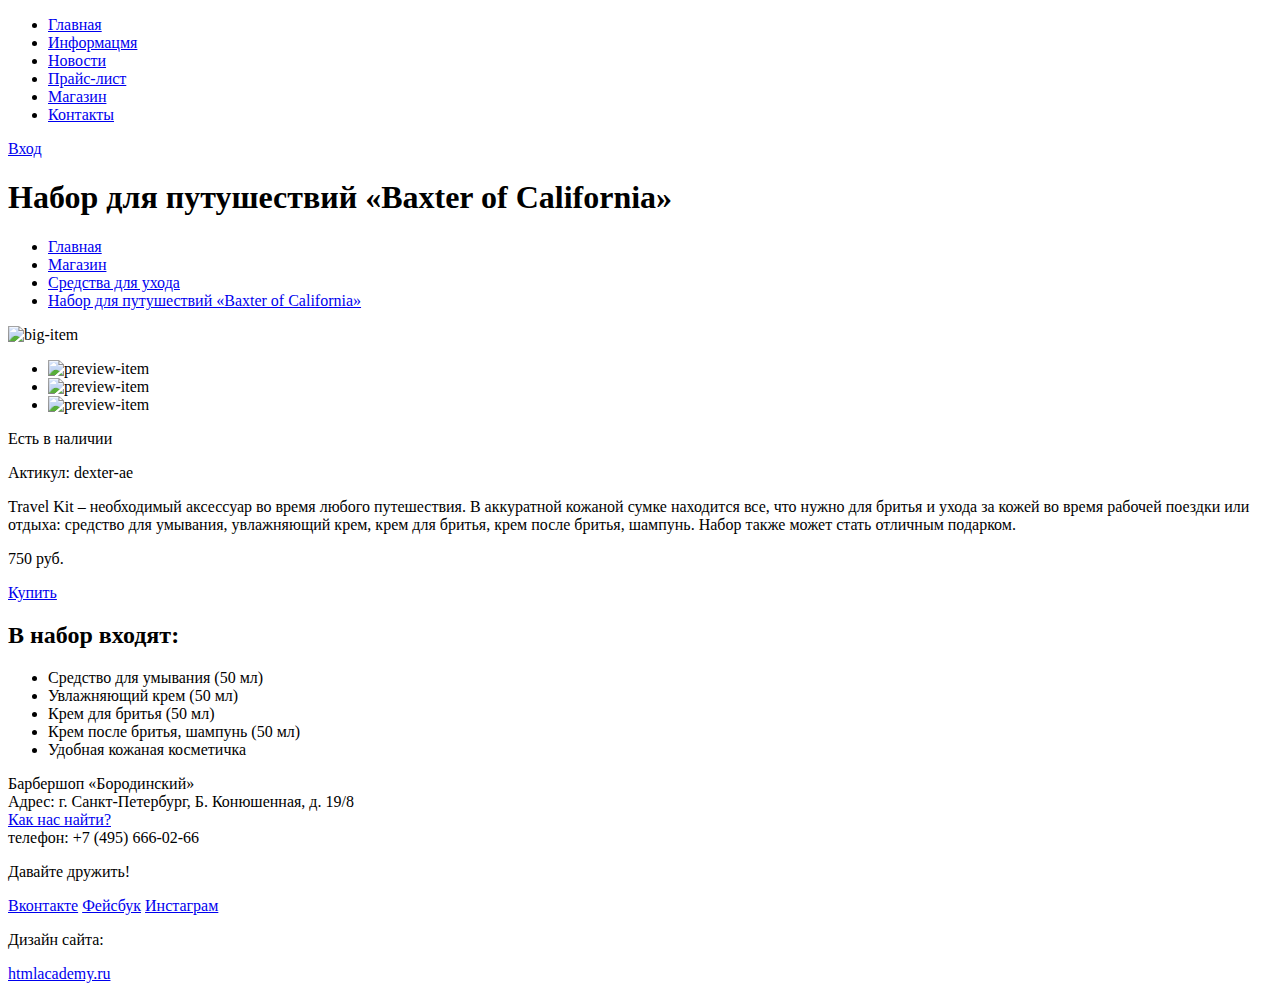
==== pages/catalog-item.html @ f2aa656d "поздно вспомнил о git" ====
<!DOCTYPE html>
<html>

<head>
    <meta charset="utf-8">
    <title>Набор для путушествий &laquo;Baxter of Californiа&raquo;</title>
</head>

<body>
<!--  хэдэр    -->
    <header class="main-header">
        <div class="conteiner clearfix">
            <nav class="main-navigation">
                <ul>
                    <li>
                        <a href="../index.html">Главная</a>
                    </li>
                    <li>
                        <a href="#">Информацмя</a>
                    </li>
                    <li>
                        <a href="#">Новости</a>
                    </li>
                    <li>
                        <a href="#">Прайс-лист</a>
                    </li>
                    <li>
                        <a href="catalog.html">Магазин</a>
                    </li>
                    <li>
                        <a href="#">Контакты</a>
                    </li>
                </ul>
            </nav>
            <div class="user-block">
                <a href="#" class="login">Вход</a>
            </div>
        </div>
    </header>
<!--    основной блок   -->
    <main class="container">
        <h1>Набор для путушествий &laquo;Baxter of Californiа&raquo;</h1>
<!--    крошки    -->
        <nav class="breadcrumbs">
            <ul>
                <li>
                    <a href="index.html">Главная</a>
                </li>
                <li>
                    <a href="#">Магазин</a>
                </li>
                <li>
                    <a href="#">Средства для ухода</a>
                </li>
                <li class="current-section">
                    <a href="index.html">Набор для путушествий &laquo;Baxter of Californiа&raquo;</a>
                </li>
            </ul>
        </nav>
<!--   обертка товара с изображением и описанием     -->
        <div class="item-wrapper clearfix">
<!--   блок изображений       -->
            <div class="item-images clearfix">
                <div class="item-big-image">
                    <img src="http://placehold.it/150x100" alt="big-item">
                </div>
                <div class="item-preview-images clearfix">
                    <ul>
                        <li>
                            <img src="http://placehold.it/150x100" alt="preview-item">
                        </li>
                        <li>
                            <img src="http://placehold.it/150x100" alt="preview-item">
                        </li>
                        <li>
                            <img src="http://placehold.it/150x100" alt="preview-item">
                        </li>
                    </ul>
                </div>
            </div>
<!--    блок с описанием        -->
<!--    что лучше clearfix или overflow hidden?       -->
            <div class="item-description clearfix">
                <p>Есть в наличии</p>
                <p class="item-article">Актикул: dexter-ae</p>
                <p>Travel Kit – необходимый аксессуар во время любого путешествия. В аккуратной кожаной сумке находится все, что нужно для бритья и ухода за кожей во время рабочей поездки или отдыха: средство для умывания, увлажняющий крем, крем для бритья, крем после бритья, шампунь. Набор также может стать отличным подарком.</p>
<!--        не знаю как лучше сделать цену с кнопкой - отдельным блоком или позиционировать все отдельно?        -->
                <p class="product-price">750 руб.</p>
                <a href="#" class="btn buy-accept">Купить</a>
<!--        блок с набором оставить в общем блоке или вынести с классом        -->
                <h2>В набор входят:</h2>
                <ul>
                    <li>Средство для умывания (50 мл)</li>
                    <li>Увлажняющий крем (50 мл)</li>
                    <li>Крем для бритья (50 мл)</li>
                    <li>Крем после бритья, шампунь (50 мл)</li>
                    <li>Удобная кожаная косметичка</li>
                </ul>
            </div>
        </div>
    </main>
<!--   подвал    -->
    <footer class="main-footer">
        <div class="container clearfix">
            <section class="footer-contacts">
                Барбершоп «Бородинский»
                <br>Адрес: г. Санкт-Петербург, Б. Конюшенная, д. 19/8
                <br>
                <a href="#">Как нас найти?</a>
                <br>телефон: +7 (495) 666-02-66
            </section>
            <section class="footer-social">
                <p>Давайте дружить!</p>
                <a href="#" class="social-btn social-btn-vk">Вконтакте</a>
                <a href="#" class="social-btn social-btn-fb">Фейсбук</a>
                <a href="#" class="social-btn social-btn-inst">Инстаграм</a>
            </section>
            <section class="footer-copyright">
                <p>Дизайн сайта:</p>
                <a href="#" class="btn">htmlacademy.ru</a>
            </section>
        </div>
    </footer>
</body>

</html>
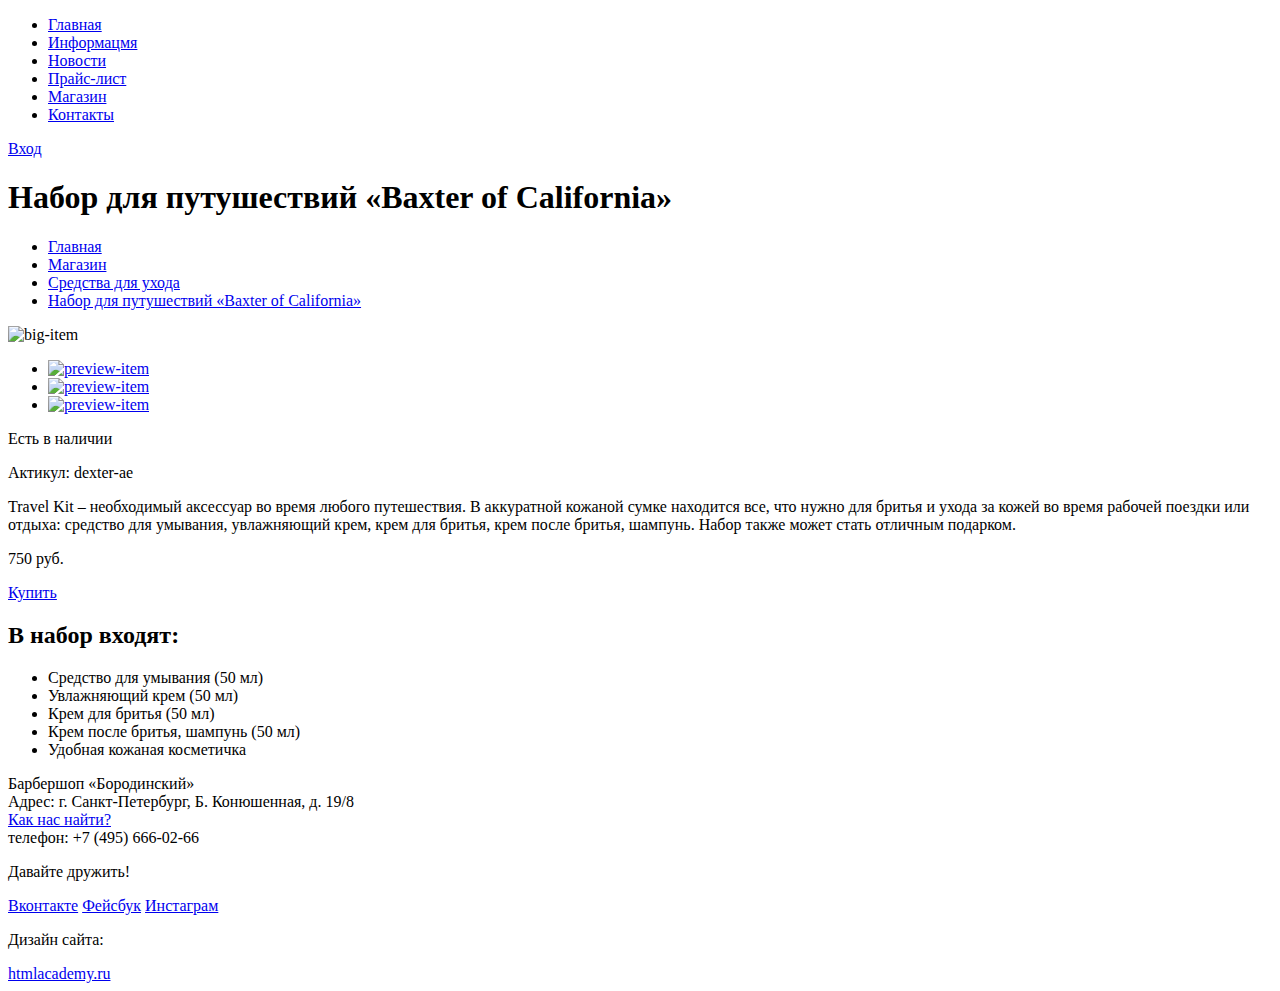
==== commit 5595eb79: "поправил catalog-item" ====
--- a/pages/catalog-item.html
+++ b/pages/catalog-item.html
@@ -1,126 +1,131 @@
 <!DOCTYPE html>
-<html>
+<html lang="ru">
+    <head>
+        <meta charset="utf-8">
+        <title>Набор для путушествий &laquo;Baxter of Californiа&raquo;</title>
+    </head>
 
-<head>
-    <meta charset="utf-8">
-    <title>Набор для путушествий &laquo;Baxter of Californiа&raquo;</title>
-</head>
-
-<body>
-<!--  хэдэр    -->
-    <header class="main-header">
-        <div class="conteiner clearfix">
-            <nav class="main-navigation">
+    <body>
+<!--  хэдэр  -->
+        <header class="main-header">
+            <div class="conteiner clearfix">
+                <nav class="main-navigation">
+                    <ul>
+                        <li>
+                            <a href="../index.html">Главная</a>
+                        </li>
+                        <li>
+                            <a href="#">Информацмя</a>
+                        </li>
+                        <li>
+                            <a href="#">Новости</a>
+                        </li>
+                        <li>
+                            <a href="#">Прайс-лист</a>
+                        </li>
+                        <li class="active">
+                            <a href="catalog.html">Магазин</a>
+                        </li>
+                        <li>
+                            <a href="#">Контакты</a>
+                        </li>
+                    </ul>
+                </nav>
+                <div class="user-block">
+                    <a href="#" class="login">Вход</a>
+                </div>
+            </div>
+        </header>
+<!--  основной блок  -->
+        <main class="container">
+            <h1>Набор для путушествий &laquo;Baxter of Californiа&raquo;</h1>
+<!--  крошки  -->
+            <nav class="breadcrumbs">
                 <ul>
                     <li>
-                        <a href="../index.html">Главная</a>
+                        <a href="index.html">Главная</a>
                     </li>
                     <li>
-                        <a href="#">Информацмя</a>
+                        <a href="#">Магазин</a>
                     </li>
                     <li>
-                        <a href="#">Новости</a>
+                        <a href="#">Средства для ухода</a>
                     </li>
-                    <li>
-                        <a href="#">Прайс-лист</a>
-                    </li>
-                    <li>
-                        <a href="catalog.html">Магазин</a>
-                    </li>
-                    <li>
-                        <a href="#">Контакты</a>
+                    <li class="current-section">
+                        <a href="index.html">Набор для путушествий &laquo;Baxter of Californiа&raquo;</a>
                     </li>
                 </ul>
             </nav>
-            <div class="user-block">
-                <a href="#" class="login">Вход</a>
-            </div>
-        </div>
-    </header>
-<!--    основной блок   -->
-    <main class="container">
-        <h1>Набор для путушествий &laquo;Baxter of Californiа&raquo;</h1>
-<!--    крошки    -->
-        <nav class="breadcrumbs">
-            <ul>
-                <li>
-                    <a href="index.html">Главная</a>
-                </li>
-                <li>
-                    <a href="#">Магазин</a>
-                </li>
-                <li>
-                    <a href="#">Средства для ухода</a>
-                </li>
-                <li class="current-section">
-                    <a href="index.html">Набор для путушествий &laquo;Baxter of Californiа&raquo;</a>
-                </li>
-            </ul>
-        </nav>
-<!--   обертка товара с изображением и описанием     -->
-        <div class="item-wrapper clearfix">
-<!--   блок изображений       -->
-            <div class="item-images clearfix">
-                <div class="item-big-image">
-                    <img src="http://placehold.it/150x100" alt="big-item">
+<!--   обертка товара с изображением и описанием  -->
+            <div class="item-wrapper clearfix">
+<!--  блок изображений
+    тут видимо скрипт какой-то будет, обернул сделал li>a>img  -->
+                <div class="item-images clearfix">
+                    <div class="item-big-image">
+                        <img src="http://placehold.it/150x100" alt="big-item">
+                    </div>
+                    <div class="item-preview-images clearfix">
+                        <ul>
+                            <li>
+                                <a href="#">
+                                     <img src="http://placehold.it/150x100" alt="preview-item">
+                                </a>
+                            </li>
+                            <li>
+                                 <a href="#">
+                                    <img src="http://placehold.it/150x100" alt="preview-item">
+                                </a>
+                            </li>
+                            <li> 
+                                <a href="#">
+                                    <img src="http://placehold.it/150x100" alt="preview-item">
+                                </a>
+                            </li>
+                        </ul>
+                    </div>
                 </div>
-                <div class="item-preview-images clearfix">
+<!--  блок с описанием  -->
+<!--  что лучше clearfix или overflow hidden?  -->
+                <div class="item-description clearfix">
+                    <p>Есть в наличии</p>
+                    <p class="item-article">Актикул: dexter-ae</p>
+                    <p>Travel Kit – необходимый аксессуар во время любого путешествия. В аккуратной кожаной сумке находится все, что нужно для бритья и ухода за кожей во время рабочей поездки или отдыха: средство для умывания, увлажняющий крем, крем для бритья, крем после бритья, шампунь. Набор также может стать отличным подарком.</p>
+<!--  не знаю как лучше сделать цену с кнопкой - отдельным блоком или позиционировать все отдельно?  -->
+                    <p class="product-price">750 руб.</p>
+                    <a href="#" class="btn buy-accept">Купить</a>
+<!--  блок с набором оставить в общем блоке или вынести с классом  -->
+                    <h2>В набор входят:</h2>
                     <ul>
-                        <li>
-                            <img src="http://placehold.it/150x100" alt="preview-item">
-                        </li>
-                        <li>
-                            <img src="http://placehold.it/150x100" alt="preview-item">
-                        </li>
-                        <li>
-                            <img src="http://placehold.it/150x100" alt="preview-item">
-                        </li>
+                        <li>Средство для умывания (50 мл)</li>
+                        <li>Увлажняющий крем (50 мл)</li>
+                        <li>Крем для бритья (50 мл)</li>
+                        <li>Крем после бритья, шампунь (50 мл)</li>
+                        <li>Удобная кожаная косметичка</li>
                     </ul>
                 </div>
             </div>
-<!--    блок с описанием        -->
-<!--    что лучше clearfix или overflow hidden?       -->
-            <div class="item-description clearfix">
-                <p>Есть в наличии</p>
-                <p class="item-article">Актикул: dexter-ae</p>
-                <p>Travel Kit – необходимый аксессуар во время любого путешествия. В аккуратной кожаной сумке находится все, что нужно для бритья и ухода за кожей во время рабочей поездки или отдыха: средство для умывания, увлажняющий крем, крем для бритья, крем после бритья, шампунь. Набор также может стать отличным подарком.</p>
-<!--        не знаю как лучше сделать цену с кнопкой - отдельным блоком или позиционировать все отдельно?        -->
-                <p class="product-price">750 руб.</p>
-                <a href="#" class="btn buy-accept">Купить</a>
-<!--        блок с набором оставить в общем блоке или вынести с классом        -->
-                <h2>В набор входят:</h2>
-                <ul>
-                    <li>Средство для умывания (50 мл)</li>
-                    <li>Увлажняющий крем (50 мл)</li>
-                    <li>Крем для бритья (50 мл)</li>
-                    <li>Крем после бритья, шампунь (50 мл)</li>
-                    <li>Удобная кожаная косметичка</li>
-                </ul>
+        </main>
+<!--  подвал  -->
+        <footer class="main-footer">
+            <div class="container clearfix">
+                <section class="footer-contacts">
+                    Барбершоп «Бородинский»
+                    <br>Адрес: г. Санкт-Петербург, Б. Конюшенная, д. 19/8
+                    <br>
+                    <a href="#">Как нас найти?</a>
+                    <br>телефон: +7 (495) 666-02-66
+                </section>
+                <section class="footer-social">
+                    <p>Давайте дружить!</p>
+                    <a href="#" class="social-btn social-btn-vk">Вконтакте</a>
+                    <a href="#" class="social-btn social-btn-fb">Фейсбук</a>
+                    <a href="#" class="social-btn social-btn-inst">Инстаграм</a>
+                </section>
+                <section class="footer-copyright">
+                    <p>Дизайн сайта:</p>
+                    <a href="#" class="btn">htmlacademy.ru</a>
+                </section>
             </div>
-        </div>
-    </main>
-<!--   подвал    -->
-    <footer class="main-footer">
-        <div class="container clearfix">
-            <section class="footer-contacts">
-                Барбершоп «Бородинский»
-                <br>Адрес: г. Санкт-Петербург, Б. Конюшенная, д. 19/8
-                <br>
-                <a href="#">Как нас найти?</a>
-                <br>телефон: +7 (495) 666-02-66
-            </section>
-            <section class="footer-social">
-                <p>Давайте дружить!</p>
-                <a href="#" class="social-btn social-btn-vk">Вконтакте</a>
-                <a href="#" class="social-btn social-btn-fb">Фейсбук</a>
-                <a href="#" class="social-btn social-btn-inst">Инстаграм</a>
-            </section>
-            <section class="footer-copyright">
-                <p>Дизайн сайта:</p>
-                <a href="#" class="btn">htmlacademy.ru</a>
-            </section>
-        </div>
-    </footer>
-</body>
-
+        </footer>
+    </body>
 </html>   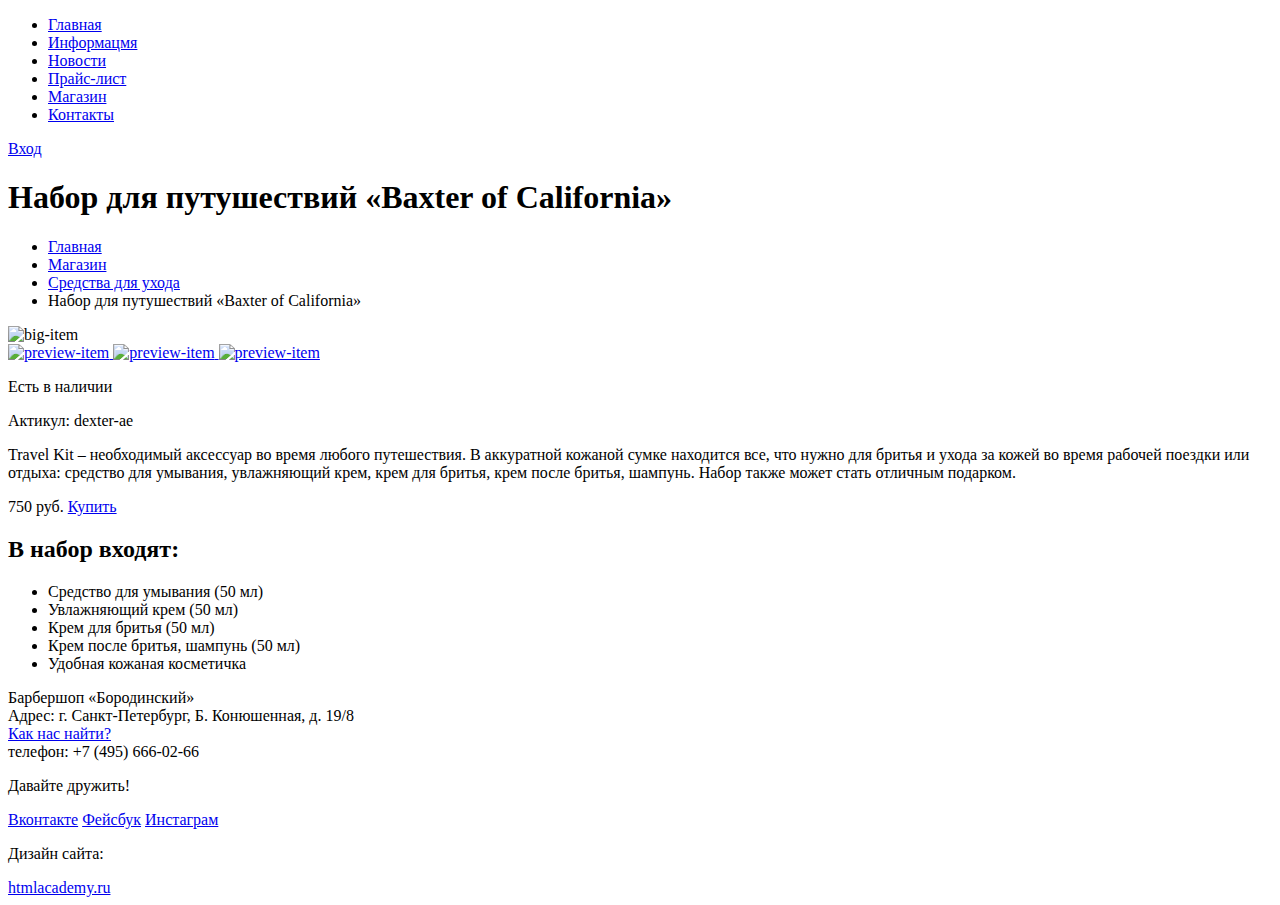
==== commit 34df40b7: "поправил блок с ценой и навигацию" ====
--- a/pages/catalog-item.html
+++ b/pages/catalog-item.html
@@ -8,7 +8,7 @@
     <body>
 <!--  хэдэр  -->
         <header class="main-header">
-            <div class="conteiner clearfix">
+            <div class="contаiner clearfix">
                 <nav class="main-navigation">
                     <ul>
                         <li>
@@ -37,7 +37,7 @@
             </div>
         </header>
 <!--  основной блок  -->
-        <main class="container">
+        <div class="container">
             <h1>Набор для путушествий &laquo;Baxter of Californiа&raquo;</h1>
 <!--  крошки  -->
             <nav class="breadcrumbs">
@@ -52,47 +52,38 @@
                         <a href="#">Средства для ухода</a>
                     </li>
                     <li class="current-section">
-                        <a href="index.html">Набор для путушествий &laquo;Baxter of Californiа&raquo;</a>
+                        Набор для путушествий &laquo;Baxter of Californiа&raquo;
                     </li>
                 </ul>
             </nav>
 <!--   обертка товара с изображением и описанием  -->
             <div class="item-wrapper clearfix">
-<!--  блок изображений
-    тут видимо скрипт какой-то будет, обернул сделал li>a>img  -->
+<!--  блок изображений  -->
                 <div class="item-images clearfix">
                     <div class="item-big-image">
                         <img src="http://placehold.it/150x100" alt="big-item">
                     </div>
                     <div class="item-preview-images clearfix">
-                        <ul>
-                            <li>
-                                <a href="#">
-                                     <img src="http://placehold.it/150x100" alt="preview-item">
-                                </a>
-                            </li>
-                            <li>
-                                 <a href="#">
-                                    <img src="http://placehold.it/150x100" alt="preview-item">
-                                </a>
-                            </li>
-                            <li> 
-                                <a href="#">
-                                    <img src="http://placehold.it/150x100" alt="preview-item">
-                                </a>
-                            </li>
-                        </ul>
+                        <a href="#">
+                            <img src="http://placehold.it/150x100" alt="preview-item">
+                        </a>
+                        <a href="#">
+                            <img src="http://placehold.it/150x100" alt="preview-item">
+                        </a>
+                        <a href="#">
+                            <img src="http://placehold.it/150x100" alt="preview-item">
+                        </a>
                     </div>
                 </div>
 <!--  блок с описанием  -->
-<!--  что лучше clearfix или overflow hidden?  -->
                 <div class="item-description clearfix">
                     <p>Есть в наличии</p>
                     <p class="item-article">Актикул: dexter-ae</p>
                     <p>Travel Kit – необходимый аксессуар во время любого путешествия. В аккуратной кожаной сумке находится все, что нужно для бритья и ухода за кожей во время рабочей поездки или отдыха: средство для умывания, увлажняющий крем, крем для бритья, крем после бритья, шампунь. Набор также может стать отличным подарком.</p>
-<!--  не знаю как лучше сделать цену с кнопкой - отдельным блоком или позиционировать все отдельно?  -->
-                    <p class="product-price">750 руб.</p>
-                    <a href="#" class="btn buy-accept">Купить</a>
+                    <span class="product-price">
+                        750 руб.
+                        <a href="#" class="btn buy-accept">Купить</a>
+                    </span>
 <!--  блок с набором оставить в общем блоке или вынести с классом  -->
                     <h2>В набор входят:</h2>
                     <ul>
@@ -104,7 +95,7 @@
                     </ul>
                 </div>
             </div>
-        </main>
+        </div>
 <!--  подвал  -->
         <footer class="main-footer">
             <div class="container clearfix">
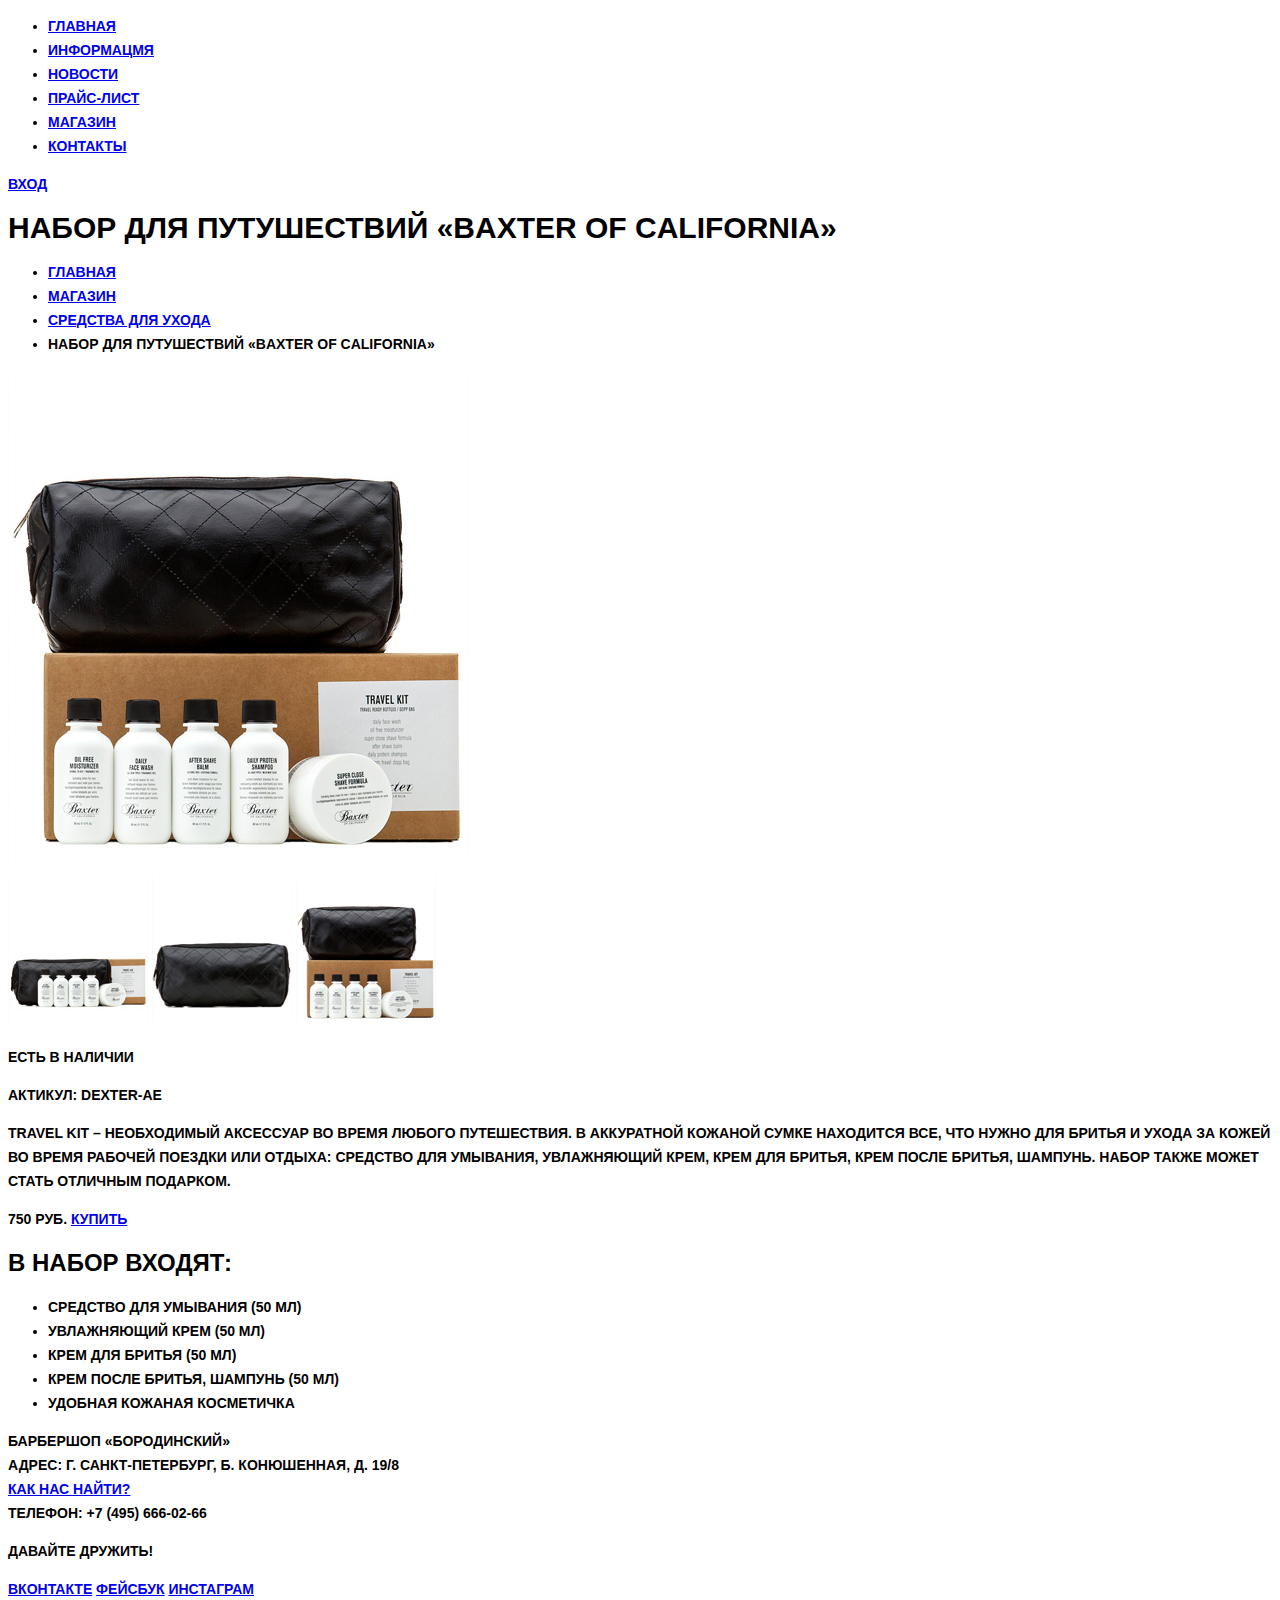
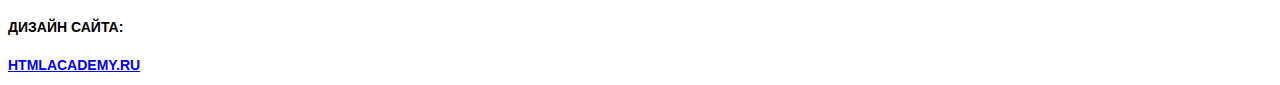
==== commit 21306176: "графика, текстовые стили" ====
--- a/pages/catalog-item.html
+++ b/pages/catalog-item.html
@@ -3,6 +3,7 @@
     <head>
         <meta charset="utf-8">
         <title>Набор для путушествий &laquo;Baxter of Californiа&raquo;</title>
+        <link rel="stylesheet" href="../css/style.css">
     </head>
 
     <body>
@@ -61,38 +62,35 @@
 <!--  блок изображений  -->
                 <div class="item-images clearfix">
                     <div class="item-big-image">
-                        <img src="http://placehold.it/150x100" alt="big-item">
+                        <img src="../img/item-big-image-correct.jpg" width="460" height="498" alt="big-item">
                     </div>
                     <div class="item-preview-images clearfix">
-                        <a href="#">
-                            <img src="http://placehold.it/150x100" alt="preview-item">
-                        </a>
-                        <a href="#">
-                            <img src="http://placehold.it/150x100" alt="preview-item">
-                        </a>
-                        <a href="#">
-                            <img src="http://placehold.it/150x100" alt="preview-item">
-                        </a>
+                        <a href="#"><img src="../img/preview-item-1.jpg" width="140" height="149" alt="preview-item"></a>
+                        <a href="#"><img src="../img/preview-item-2.jpg" width="140" height="149" alt="preview-item"></a>
+                        <a href="#"><img src="../img/preview-item-3.jpg" width="140" height="149" alt="preview-item"></a>
                     </div>
                 </div>
 <!--  блок с описанием  -->
                 <div class="item-description clearfix">
-                    <p>Есть в наличии</p>
-                    <p class="item-article">Актикул: dexter-ae</p>
-                    <p>Travel Kit – необходимый аксессуар во время любого путешествия. В аккуратной кожаной сумке находится все, что нужно для бритья и ухода за кожей во время рабочей поездки или отдыха: средство для умывания, увлажняющий крем, крем для бритья, крем после бритья, шампунь. Набор также может стать отличным подарком.</p>
-                    <span class="product-price">
-                        750 руб.
-                        <a href="#" class="btn buy-accept">Купить</a>
-                    </span>
-<!--  блок с набором оставить в общем блоке или вынести с классом  -->
-                    <h2>В набор входят:</h2>
-                    <ul>
-                        <li>Средство для умывания (50 мл)</li>
-                        <li>Увлажняющий крем (50 мл)</li>
-                        <li>Крем для бритья (50 мл)</li>
-                        <li>Крем после бритья, шампунь (50 мл)</li>
-                        <li>Удобная кожаная косметичка</li>
-                    </ul>
+                    <div class="item-description-detail"> 
+                        <p>Есть в наличии</p>
+                        <p class="item-article">Актикул: dexter-ae</p>
+                        <p>Travel Kit – необходимый аксессуар во время любого путешествия. В аккуратной кожаной сумке находится все, что нужно для бритья и ухода за кожей во время рабочей поездки или отдыха: средство для умывания, увлажняющий крем, крем для бритья, крем после бритья, шампунь. Набор также может стать отличным подарком.</p>
+                        <span class="product-price">
+                            750 руб.
+                            <a href="#" class="btn buy-accept">Купить</a>
+                        </span>
+                    </div>
+                    <div class="item-description-contents">  
+                        <h2>В набор входят:</h2>
+                        <ul>
+                            <li>Средство для умывания (50 мл)</li>
+                            <li>Увлажняющий крем (50 мл)</li>
+                            <li>Крем для бритья (50 мл)</li>
+                            <li>Крем после бритья, шампунь (50 мл)</li>
+                            <li>Удобная кожаная косметичка</li>
+                        </ul>
+                    </div>    
                 </div>
             </div>
         </div>
--- a/css/style.css
+++ b/css/style.css
@@ -0,0 +1,16 @@
+body {
+    font-family: "PT Sans Narrow", Arial, Helvetica, sans-serif;
+    font-size: 14px;
+    color: #000000;
+    font-weight: bold;
+    line-height: 24px;
+    text-transform: uppercase;
+}
+
+h1 {
+    font-size: 30px;
+}
+
+h2 {
+    font-size: 24px;
+}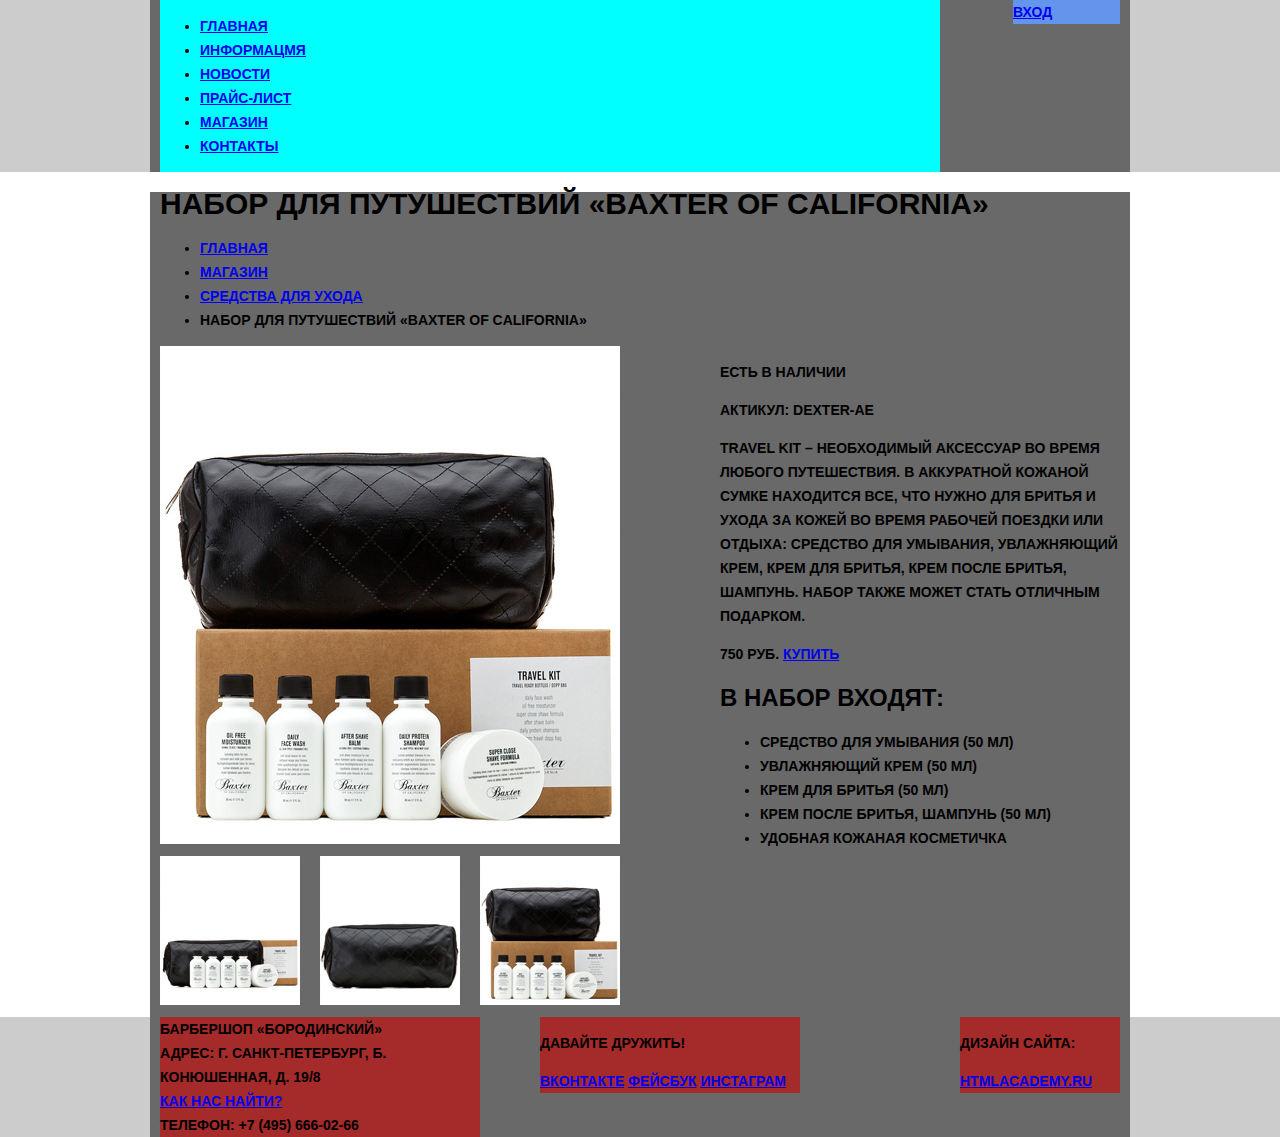
==== commit 30bbb50e: "русская с натворила бед)" ====
--- a/pages/catalog-item.html
+++ b/pages/catalog-item.html
@@ -9,7 +9,7 @@
     <body>
 <!--  хэдэр  -->
         <header class="main-header">
-            <div class="contаiner clearfix">
+            <div class="container clearfix">
                 <nav class="main-navigation">
                     <ul>
                         <li>
--- a/css/style.css
+++ b/css/style.css
@@ -1,4 +1,8 @@
 body {
+    min-width: 960px;
+    margin: 0;
+    padding: 0;
+    
     font-family: "PT Sans Narrow", Arial, Helvetica, sans-serif;
     font-size: 14px;
     color: #000000;
@@ -7,10 +11,187 @@
     text-transform: uppercase;
 }
 
+.clearfix:after {
+    content: '';
+    display: table;
+    clear: both;
+}
+
+.container {
+    width: 960px;
+    margin: 0 auto;
+    padding: 0 10px;
+    
+    background-color: dimgrey;
+}
+
 h1 {
     font-size: 30px;
 }
 
 h2 {
     font-size: 24px;
+}
+
+.main-header {
+    background-color: #cccccc;
+}
+
+.main-navigation {
+    float: left;
+    
+    width: 780px;
+    
+    background-color: aqua;
+}
+
+.user-block {
+    float: right;
+    
+    width: 107px;
+    max-width: 160px;
+    
+    background-color: cornflowerblue;
+}
+
+.logo {
+    width: 368px;
+    height: 162px;
+    margin: 0 auto;
+    
+    background-color: aquamarine;
+}
+
+.features-item {
+    float: left;
+    
+    width: 300px;
+    margin-right: 30px;
+    
+    background-color: darkturquoise;
+}
+
+.features-item:last-child {
+    margin-right: 0px
+}
+
+.index-content {
+    margin-bottom: 20px;
+    padding: 0 30px;
+}
+
+.content-column-left {
+    float: left;
+    
+    width: 380px;
+    
+    background-color: firebrick;
+}
+
+.content-column-right {
+    float: right;
+    
+    width: 300px;
+    
+    background-color: firebrick;
+}
+
+figure.gallery-content {
+    margin: 0;
+    padding: 0;
+}
+
+.big-map-image {
+    display: none;
+}
+
+/*каталог*/
+
+.catalog-search {
+    float: left;
+    
+    width: 220px;
+    
+    background-color: aqua;
+}
+
+.catalog-products {
+    float: right;
+    
+    width: 700px;
+    
+    font-size: 0;
+    
+    background-color: aqua;
+}
+
+.catalog-product {
+    display: inline-block;
+    vertical-align: top;
+    
+    width: 220px;
+    margin-right: 20px;
+    
+    font-size: 14px;
+}
+
+.catalog-product:nth-child(3n) {
+    margin-right: 0;
+}
+
+/*предмет каталога*/
+
+.item-images {
+    float: left;
+    
+    width: 460px;
+    
+    font-size: 0;
+}
+
+.item-description {
+    float: right;
+    
+    width: 400px;
+}
+.item-preview-images a {
+    display: inline-block;
+    vertical-align: top;
+    
+    margin-right: 20px;
+}
+
+.item-preview-images a:last-child {
+    margin-right: 0;
+}
+
+/*футер*/
+
+.main-footer {
+    background-color: #cccccc;
+}
+
+.footer-contacts {
+    float: left;
+    
+    width: 320px;
+    margin-right: 60px;
+    
+    background-color: brown;
+}
+
+.footer-social {
+    float: left;
+    
+    width: 260px;
+    
+    background-color: brown;
+}
+
+.footer-copyright {
+    float: right;
+    
+    width: 160px;
+    
+    background-color: brown;
 }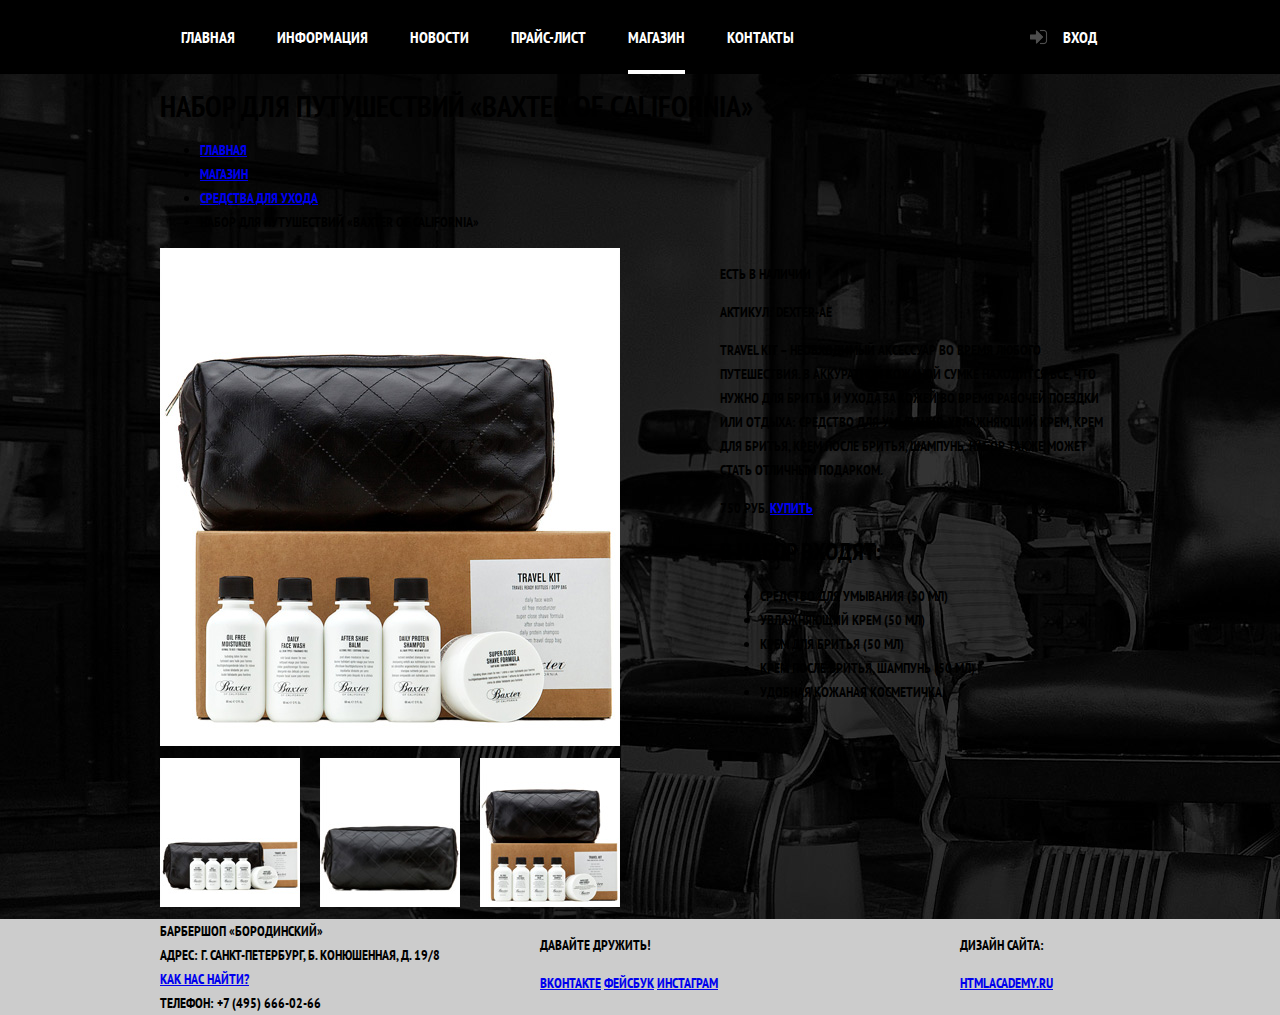
==== commit 5c883252: "header" ====
--- a/pages/catalog-item.html
+++ b/pages/catalog-item.html
@@ -3,6 +3,8 @@
     <head>
         <meta charset="utf-8">
         <title>Набор для путушествий &laquo;Baxter of Californiа&raquo;</title>
+        <link href='https://fonts.googleapis.com/css?family=PT+Sans+Narrow:400,700&subset=latin,cyrillic' rel='stylesheet' type='text/css'>
+        <link rel="stylesheet" href="../css/normalize.css">
         <link rel="stylesheet" href="../css/style.css">
     </head>
 
@@ -16,7 +18,7 @@
                             <a href="../index.html">Главная</a>
                         </li>
                         <li>
-                            <a href="#">Информацмя</a>
+                            <a href="#">Информация</a>
                         </li>
                         <li>
                             <a href="#">Новости</a>
--- a/css/style.css
+++ b/css/style.css
@@ -1,197 +1,250 @@
 body {
-    min-width: 960px;
-    margin: 0;
-    padding: 0;
-    
-    font-family: "PT Sans Narrow", Arial, Helvetica, sans-serif;
-    font-size: 14px;
-    color: #000000;
-    font-weight: bold;
-    line-height: 24px;
-    text-transform: uppercase;
+	min-width: 960px;
+	margin: 0;
+	padding: 0;
+	font-family: "PT Sans Narrow", Arial, Helvetica, sans-serif;
+	font-size: 14px;
+	color: #000000;
+	font-weight: bold;
+	line-height: 24px;
+	text-transform: uppercase;
+	background: #000000 url("../img/main-bg-image.jpg") no-repeat;
 }
 
 .clearfix:after {
-    content: '';
-    display: table;
-    clear: both;
+	content: " ";
+	display: table;
+	clear: both;
 }
 
 .container {
-    width: 960px;
-    margin: 0 auto;
-    padding: 0 10px;
-    
-    background-color: dimgrey;
+	width: 960px;
+	margin: 0 auto;
+	padding: 0 10px;
+	/*    background-color: dimgrey;*/
 }
 
 h1 {
-    font-size: 30px;
+	font-size: 30px;
 }
 
 h2 {
-    font-size: 24px;
+	font-size: 24px;
 }
 
 .main-header {
-    background-color: #cccccc;
+	background-color: #000000;
 }
 
 .main-navigation {
-    float: left;
-    
-    width: 780px;
-    
-    background-color: aqua;
+	float: left;
+	width: 780px;
+	font-size: 0;
+}
+
+.main-navigation a {
+	position: relative;
+	display: block;
+	padding: 29px 21px;
+	font-family: "PT Sans Narrow", Arial, Helvetica, sans-serif;
+	font-size: 16px;
+	color: #ffffff;
+	font-weight: bold;
+	line-height: 16px;
+	text-transform: uppercase;
+	text-decoration: none;
+}
+
+.main-navigation a:hover,
+.user-block a:hover {
+	background-color: #242424;
+}
+
+.main-navigation ul {
+	padding: 0;
+	margin: 0;
+}
+
+.main-navigation li {
+	display: inline-block;
+	vertical-align: top;
+	/*	margin-right: 20px;*/
 }
 
 .user-block {
-    float: right;
-    
-    width: 107px;
-    max-width: 160px;
-    
-    background-color: cornflowerblue;
+	float: right;
+	width: 107px;
+	max-width: 160px;
+	/*    background-color: cornflowerblue;*/
+}
+
+.user-block a::before {
+	position: absolute;
+	top: 39%;
+	left: 12%;
+	content: " ";
+	width: 24px;
+	height: 24px;
+	background: url("../img/barbershop-styleguide-icon-sprite.png") no-repeat 100% 0%;
+}
+
+.user-block a {
+	position: relative;
+	display: block;
+	padding: 29px 0px 29px 50px;
+	font-family: "PT Sans Narrow", Arial, Helvetica, sans-serif;
+	font-size: 16px;
+	color: #ffffff;
+	font-weight: bold;
+	line-height: 16px;
+	text-transform: uppercase;
+	text-decoration: none;
+}
+
+.user-block a:hover::before {
+	background: url("../img/barbershop-styleguide-icon-sprite.png") no-repeat 100% 100%;
+}
+
+.active a:after {
+	content: " ";
+	position: absolute;
+	bottom: 0;
+	left: 21px;
+	right: 21px;
+	height: 4px;
+	background-color: #ffffff;
+}
+
+.active a:hover {
+	background: none;
 }
 
 .logo {
-    width: 368px;
-    height: 162px;
-    margin: 0 auto;
-    
-    background-color: aquamarine;
+	width: 368px;
+	height: 162px;
+	margin: 0 auto;
+	/*    background-color: aquamarine;*/
 }
 
 .features-item {
-    float: left;
-    
-    width: 300px;
-    margin-right: 30px;
-    
-    background-color: darkturquoise;
+	float: left;
+	width: 300px;
+	margin-right: 30px;
+	/*    background-color: darkturquoise;*/
 }
 
 .features-item:last-child {
-    margin-right: 0px
+	margin-right: 0px
 }
 
 .index-content {
-    margin-bottom: 20px;
-    padding: 0 30px;
+	margin-bottom: 20px;
+	padding: 0 30px;
 }
 
 .content-column-left {
-    float: left;
-    
-    width: 380px;
-    
-    background-color: firebrick;
+	float: left;
+	width: 380px;
+	/*    background-color: firebrick;*/
+}
+
+.modal-map {
+	display: none;
 }
 
 .content-column-right {
-    float: right;
-    
-    width: 300px;
-    
-    background-color: firebrick;
+	float: right;
+	width: 300px;
+	/*    background-color: firebrick;*/
 }
 
 figure.gallery-content {
-    margin: 0;
-    padding: 0;
+	margin: 0;
+	padding: 0;
 }
 
 .big-map-image {
-    display: none;
-}
+	display: none;
+}
+
 
 /*каталог*/
 
 .catalog-search {
-    float: left;
-    
-    width: 220px;
-    
-    background-color: aqua;
+	float: left;
+	width: 220px;
+	background-color: aqua;
 }
 
 .catalog-products {
-    float: right;
-    
-    width: 700px;
-    
-    font-size: 0;
-    
-    background-color: aqua;
+	float: right;
+	width: 700px;
+	font-size: 0;
+	/*    background-color: aqua;*/
 }
 
 .catalog-product {
-    display: inline-block;
-    vertical-align: top;
-    
-    width: 220px;
-    margin-right: 20px;
-    
-    font-size: 14px;
+	display: inline-block;
+	vertical-align: top;
+	width: 220px;
+	margin-right: 20px;
+	font-size: 14px;
 }
 
 .catalog-product:nth-child(3n) {
-    margin-right: 0;
-}
+	margin-right: 0;
+}
+
 
 /*предмет каталога*/
 
 .item-images {
-    float: left;
-    
-    width: 460px;
-    
-    font-size: 0;
+	float: left;
+	width: 460px;
+	font-size: 0;
 }
 
 .item-description {
-    float: right;
-    
-    width: 400px;
-}
+	float: right;
+	width: 400px;
+}
+
 .item-preview-images a {
-    display: inline-block;
-    vertical-align: top;
-    
-    margin-right: 20px;
+	display: inline-block;
+	vertical-align: top;
+	margin-right: 20px;
 }
 
 .item-preview-images a:last-child {
-    margin-right: 0;
-}
+	margin-right: 0;
+}
+
 
 /*футер*/
 
 .main-footer {
-    background-color: #cccccc;
+	background-color: #cccccc;
 }
 
 .footer-contacts {
-    float: left;
-    
-    width: 320px;
-    margin-right: 60px;
-    
-    background-color: brown;
+	float: left;
+	width: 320px;
+	margin-right: 60px;
+	/*    background-color: brown;*/
 }
 
 .footer-social {
-    float: left;
-    
-    width: 260px;
-    
-    background-color: brown;
+	float: left;
+	width: 260px;
+	/*    background-color: brown;*/
 }
 
 .footer-copyright {
-    float: right;
-    
-    width: 160px;
-    
-    background-color: brown;
+	float: right;
+	width: 160px;
+	/*    background-color: brown;*/
+}
+
+.login-popup {
+	display: none;
 }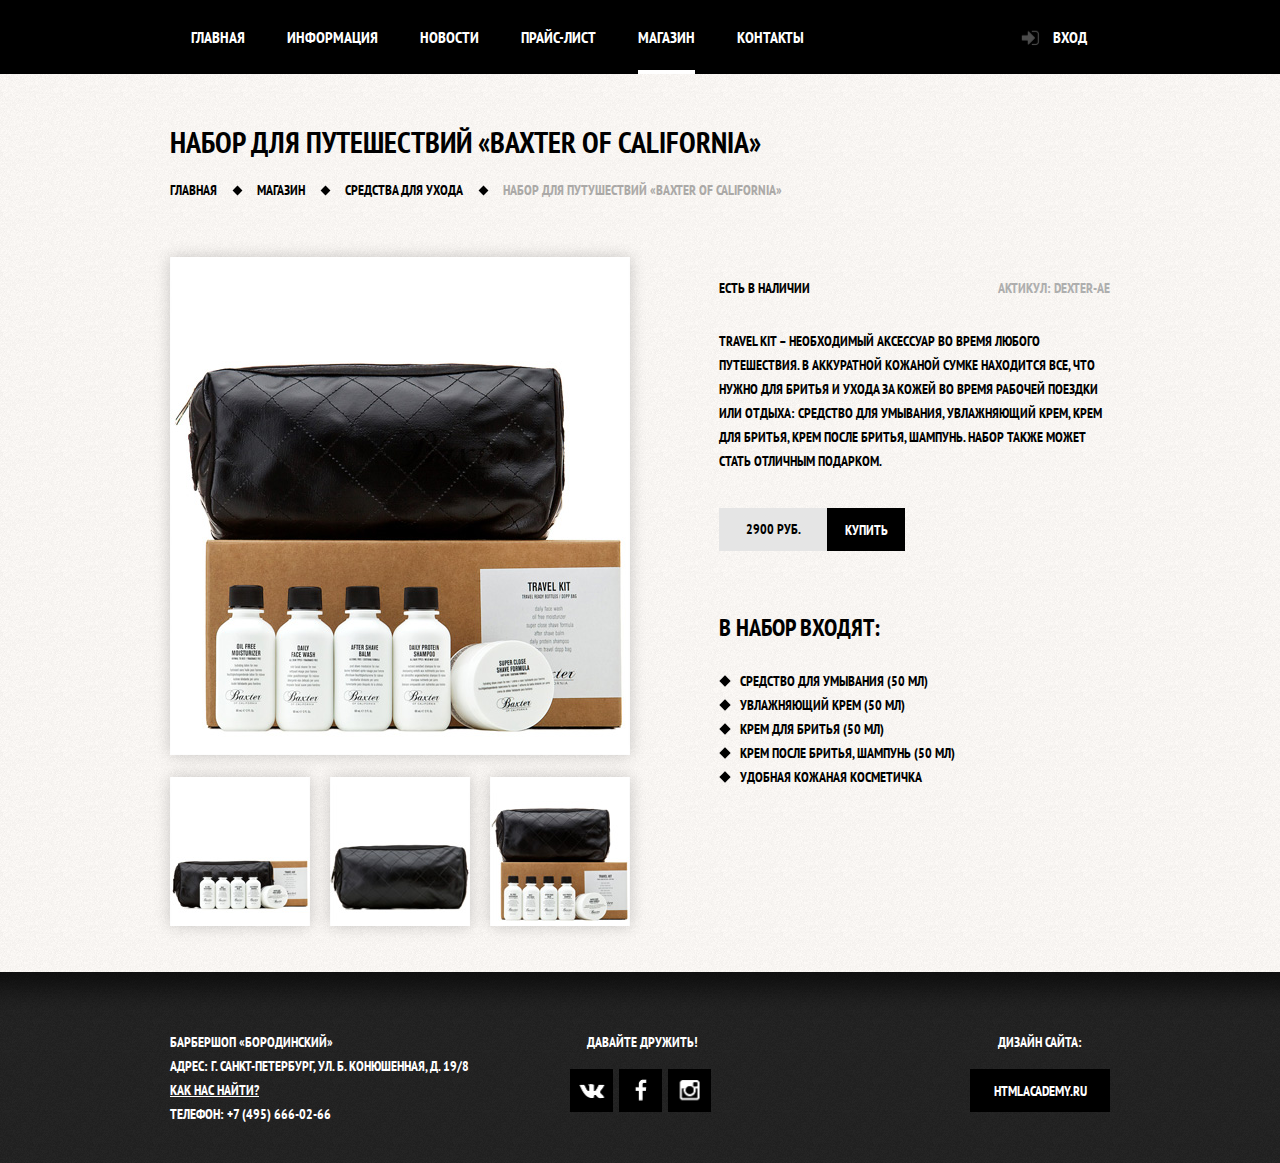
==== commit e39f2495: "finish him" ====
--- a/pages/catalog-item.html
+++ b/pages/catalog-item.html
@@ -2,13 +2,13 @@
 <html lang="ru">
     <head>
         <meta charset="utf-8">
-        <title>Набор для путушествий &laquo;Baxter of Californiа&raquo;</title>
+        <title>Набор для путешествий &laquo;Baxter of Californiа&raquo;</title>
         <link href='https://fonts.googleapis.com/css?family=PT+Sans+Narrow:400,700&subset=latin,cyrillic' rel='stylesheet' type='text/css'>
         <link rel="stylesheet" href="../css/normalize.css">
         <link rel="stylesheet" href="../css/style.css">
     </head>
 
-    <body>
+    <body class="catalog-item-page">
 <!--  хэдэр  -->
         <header class="main-header">
             <div class="container clearfix">
@@ -24,7 +24,7 @@
                             <a href="#">Новости</a>
                         </li>
                         <li>
-                            <a href="#">Прайс-лист</a>
+                            <a href="barbershop-price.html">Прайс-лист</a>
                         </li>
                         <li class="active">
                             <a href="catalog.html">Магазин</a>
@@ -41,15 +41,15 @@
         </header>
 <!--  основной блок  -->
         <div class="container">
-            <h1>Набор для путушествий &laquo;Baxter of Californiа&raquo;</h1>
+            <h1>Набор для путешествий &laquo;Baxter of Californiа&raquo;</h1>
 <!--  крошки  -->
             <nav class="breadcrumbs">
                 <ul>
                     <li>
-                        <a href="index.html">Главная</a>
+                        <a href="../index.html">Главная</a>
                     </li>
                     <li>
-                        <a href="#">Магазин</a>
+                        <a href="catalog.html">Магазин</a>
                     </li>
                     <li>
                         <a href="#">Средства для ухода</a>
@@ -74,16 +74,16 @@
                 </div>
 <!--  блок с описанием  -->
                 <div class="item-description clearfix">
-                    <div class="item-description-detail"> 
+                    <div class="item-description-detail">
                         <p>Есть в наличии</p>
                         <p class="item-article">Актикул: dexter-ae</p>
-                        <p>Travel Kit – необходимый аксессуар во время любого путешествия. В аккуратной кожаной сумке находится все, что нужно для бритья и ухода за кожей во время рабочей поездки или отдыха: средство для умывания, увлажняющий крем, крем для бритья, крем после бритья, шампунь. Набор также может стать отличным подарком.</p>
+                        <p class="catalog-item-description">Travel Kit – необходимый аксессуар во время любого путешествия. В аккуратной кожаной сумке находится все, что нужно для бритья и ухода за кожей во время рабочей поездки или отдыха: средство для умывания, увлажняющий крем, крем для бритья, крем после бритья, шампунь. Набор также может стать отличным подарком.</p>
                         <span class="product-price">
-                            750 руб.
+                            2900 руб.
                             <a href="#" class="btn buy-accept">Купить</a>
                         </span>
                     </div>
-                    <div class="item-description-contents">  
+                    <div class="item-description-contents">
                         <h2>В набор входят:</h2>
                         <ul>
                             <li>Средство для умывания (50 мл)</li>
@@ -92,7 +92,7 @@
                             <li>Крем после бритья, шампунь (50 мл)</li>
                             <li>Удобная кожаная косметичка</li>
                         </ul>
-                    </div>    
+                    </div>
                 </div>
             </div>
         </div>
@@ -101,22 +101,38 @@
             <div class="container clearfix">
                 <section class="footer-contacts">
                     Барбершоп «Бородинский»
-                    <br>Адрес: г. Санкт-Петербург, Б. Конюшенная, д. 19/8
+                    <br>Адрес: г. Санкт-Петербург, ул. Б. Конюшенная, д. 19/8
                     <br>
                     <a href="#">Как нас найти?</a>
                     <br>телефон: +7 (495) 666-02-66
                 </section>
                 <section class="footer-social">
                     <p>Давайте дружить!</p>
-                    <a href="#" class="social-btn social-btn-vk">Вконтакте</a>
-                    <a href="#" class="social-btn social-btn-fb">Фейсбук</a>
-                    <a href="#" class="social-btn social-btn-inst">Инстаграм</a>
+                    <a href="#" class="social-btn social-btn-vk"></a>
+                    <a href="#" class="social-btn social-btn-fb"></a>
+                    <a href="#" class="social-btn social-btn-inst"></a>
                 </section>
                 <section class="footer-copyright">
                     <p>Дизайн сайта:</p>
-                    <a href="#" class="btn">htmlacademy.ru</a>
+                    <a href="https://htmlacademy.ru/" class="btn">htmlacademy.ru</a>
                 </section>
             </div>
         </footer>
+        <div class="login-popup">
+    		<button class="closing-cross popup-close"></button>
+    		<form action="/echo" method="post">
+    			<fieldset>
+    				<legend>Личный кабинет</legend>
+    				<p>Введите пожалйста свой логин и пароль</p>
+    				<input type="text" name="user-login" placeholder="Логин">
+    				<input type="password" name="user-password" placeholder="Пароль">
+    				<input type="checkbox" name="save-me" id="save-me" checked>
+    				<label for="save-me">Запомните меня</label>
+    				<a class="forgot-password" href="#">Я забыл пароль!</a>
+    				<button type="submit" class="btn">Войти</button>
+    			</fieldset>
+    		</form>
+    	</div>
+        <script src="../js/modal-windows.js" charset="utf-8"></script>
     </body>
-</html>   +</html>
--- a/css/style.css
+++ b/css/style.css
@@ -1,4 +1,5 @@
 body {
+	position: relative;
 	min-width: 960px;
 	margin: 0;
 	padding: 0;
@@ -8,7 +9,7 @@
 	font-weight: bold;
 	line-height: 24px;
 	text-transform: uppercase;
-	background: #000000 url("../img/main-bg-image.jpg") no-repeat;
+	background: #070707 url("../img/main-bg-image.jpg") no-repeat;
 }
 
 .clearfix:after {
@@ -18,7 +19,7 @@
 }
 
 .container {
-	width: 960px;
+	width: 940px;
 	margin: 0 auto;
 	padding: 0 10px;
 	/*    background-color: dimgrey;*/
@@ -33,6 +34,7 @@
 }
 
 .main-header {
+	margin-bottom: 56px;
 	background-color: #000000;
 }
 
@@ -73,7 +75,7 @@
 
 .user-block {
 	float: right;
-	width: 107px;
+	min-width: 107px;
 	max-width: 160px;
 	/*    background-color: cornflowerblue;*/
 }
@@ -85,7 +87,7 @@
 	content: " ";
 	width: 24px;
 	height: 24px;
-	background: url("../img/barbershop-styleguide-icon-sprite.png") no-repeat 100% 0%;
+	background: url("../img/barbershop-styleguide-icon-sprite.png") no-repeat 20% 103%;
 }
 
 .user-block a {
@@ -99,10 +101,12 @@
 	line-height: 16px;
 	text-transform: uppercase;
 	text-decoration: none;
+	overflow: hidden;
+	white-space: nowrap;
 }
 
 .user-block a:hover::before {
-	background: url("../img/barbershop-styleguide-icon-sprite.png") no-repeat 100% 100%;
+	background: url("../img/barbershop-styleguide-icon-sprite.png") no-repeat 19% 5%;
 }
 
 .active a:after {
@@ -121,15 +125,21 @@
 
 .logo {
 	width: 368px;
-	height: 162px;
+	min-height: 152px;
 	margin: 0 auto;
+	margin-bottom: 72px;
 	/*    background-color: aquamarine;*/
+}
+
+.features-row {
+	margin-bottom: 65px;
 }
 
 .features-item {
 	float: left;
 	width: 300px;
-	margin-right: 30px;
+	margin-right: 20px;
+	text-align: center;
 	/*    background-color: darkturquoise;*/
 }
 
@@ -137,9 +147,121 @@
 	margin-right: 0px
 }
 
+.features-title::after {
+	position: absolute;
+	content: " ";
+	bottom: -45px;
+	left: 50%;
+	margin-left: -10px;
+	width: 20px;
+	height: 20px;
+	background-color: #f7f4f1;
+	transform: rotate(45deg);
+}
+
+.features-title {
+	position: relative;
+	color: #f7f4f1;
+	font-size: 30px;
+	font-weight: bold;
+	line-height: 30px;
+	margin-bottom: 75px;
+}
+
+.features-item p {
+	color: #f7f4f1;
+	font-size: 14px;
+	line-height: 24px;
+	font-weight: bold;
+}
+
 .index-content {
-	margin-bottom: 20px;
-	padding: 0 30px;
+	position: relative;
+	margin-bottom: 34px;
+	padding: 26px 80px 57px;
+	background: #ffffff url("../img/index-content-bg.jpg");
+}
+
+.index-content::before {
+	content: " ";
+	position: absolute;
+	top: 20%;
+	left: 50%;
+	width: 8px;
+	height: 278px;
+	background: url("../img/index-content-center-new-delimitr.png") no-repeat;
+}
+
+.content-column-title {
+	font-size: 30px;
+	line-height: 30px;
+	font-weight: bold;
+	margin-bottom: 30px;
+}
+
+.gallery-title {
+	margin-bottom: 37px;
+}
+
+.news-preview {
+	list-style: none;
+	margin: 0;
+	padding: 0;
+}
+
+.news-preview li {
+	margin-bottom: 24px;
+	width: 300px;
+}
+
+time {
+	font-weight: normal;
+	text-transform: none;
+}
+
+.btn {
+	display: inline-block;
+	width: 140px;
+	color: #ffffff;
+	background-color: #000000;
+	padding: 10px 0px 9px;
+	text-decoration: none;
+	text-align: center;
+	vertical-align: top;
+	line-height: 24px;
+}
+
+.btn:hover {
+	background-color: #663d15;
+}
+
+button.btn {
+	border: none;
+	outline: none;
+	font-family: "PT Sans Narrow", Arial, Helvetica, sans-serif;
+	font-size: 14px;
+	color: #ffffff;
+	font-weight: bold;
+	line-height: 24px;
+	text-transform: uppercase;
+}
+
+.main-contacts {
+	position: relative;
+}
+
+.main-contacts .btn {
+	margin-right: 17px;
+	margin-top: 23px;
+}
+
+.main-contacts p {
+	margin-bottom: 23px;
+	width: 300px;
+}
+
+.news-preview + .btn {
+	margin-top: 7px;
 }
 
 .content-column-left {
@@ -148,36 +270,260 @@
 	/*    background-color: firebrick;*/
 }
 
-.modal-map {
-	display: none;
-}
-
 .content-column-right {
 	float: right;
 	width: 300px;
 	/*    background-color: firebrick;*/
 }
 
-figure.gallery-content {
+.gallery-content {
 	margin: 0;
 	padding: 0;
-}
-
-.big-map-image {
+	border: 7px solid #ffffff;
+	margin-bottom: 30px;
+}
+
+.gallery-prew {
+	float: left;
+}
+
+.gallery-next {
+	float: right;
+}
+
+.modal-map {
+	position: absolute;
+	top: -259px;
+	width: 767px;
+	height: 561px;
+	border: 7px solid #ffffff;
+	position: absolute;
 	display: none;
+	box-shadow: 0px 30px 50px 0px rgba(0, 1, 1, 0.75);
+}
+
+.modal-map-show {
+	display: block;
+	-webkit-animation: bounceInLeft 0.6s;
+	animation: bounceInLeft 0.6s;
+}
+
+.appointment-form input,
+.login-popup input:not([type="checkbox"]) {
+	border: 2px solid #000101;
+	width: 106px;
+	padding: 11px 15px 10px;
+	margin-right: 17px;
+	margin-bottom: 19px;
+	background-color: #f9f6f3;
+	font-family: "PT Sans Narrow", Arial, Helvetica, sans-serif;
+	font-size: 14px;
+	color: #000000;
+	font-weight: bold;
+	line-height: 1;
+}
+
+.appointment-form input:nth-child(2n) {
+	margin-right: 0;
+}
+
+.appointment-form input::-webkit-input-placeholder,
+.login-popup input::-webkit-input-placeholder {
+	font-family: "PT Sans Narrow", Arial, Helvetica, sans-serif;
+	font-size: 14px;
+	color: #000000;
+	font-weight: bold;
+	line-height: 18px;
+	text-transform: uppercase;
+}
+
+.appointment-form input::-moz-placeholder,
+.login-popup input::-moz-placeholder {
+	font-family: "PT Sans Narrow", Arial, Helvetica, sans-serif;
+	font-size: 14px;
+	color: #000000;
+	font-weight: bold;
+	line-height: 1;
+	text-transform: uppercase;
+	opacity: 1;
+}
+
+.appointment-form input:-ms-input-placeholder,
+.login-popup input:-ms-input-placeholder {
+	font-family: "PT Sans Narrow", Arial, Helvetica, sans-serif;
+	font-size: 14px;
+	color: #000000;
+	font-weight: bold;
+	line-height: 1;
+	text-transform: uppercase;
+}
+
+.appointment-form input:focus,
+.login-popup input:not([type="checkbox"]):focus {
+	outline: none;
+	border: 2px solid #663d15;
+}
+
+.appointment-form form {
+	margin-top: 27px;
+}
+
+.appointment-form .btn {
+	width: 100%;
+	margin-top: 14px;
 }
 
 
 /*каталог*/
+
+.catalog-page,
+.catalog-item-page,
+.price-list {
+	background: #ffffff url("../img/index-content-bg.jpg");
+}
+
+.catalog-page .main-footer,
+.catalog-item-page .main-footer,
+.price-list .main-footer
+ {
+	box-shadow: inset 0px 56px 26px -39px rgba(0, 0, 0, 0.6);
+	margin-top: 47px;
+}
+
+.catalog-page .main-header {
+	margin-bottom: 58px;
+}
+
+.breadcrumbs {
+	margin-top: 24px;
+	margin-bottom: 33px;
+}
+
+.breadcrumbs ul {
+	margin: 0;
+	padding: 0;
+}
+
+.breadcrumbs li {
+	display: inline-block;
+	vertical-align: top;
+	margin-right: 37px;
+}
+
+.breadcrumbs a {
+	position: relative;
+	text-decoration: none;
+	color: #000000;
+}
+
+.breadcrumbs a::after {
+	position: absolute;
+	content: " ";
+	top: 6px;
+	right: -24px;
+	width: 7px;
+	height: 7px;
+	background: #000000;
+	transform: rotate(45deg);
+}
+
+.current-section {
+	color: #aba9a7;
+}
 
 .catalog-search {
 	float: left;
 	width: 220px;
-	background-color: aqua;
+	/*	background-color: aqua;*/
+}
+
+.catalog-search h2 {
+	margin-bottom: 28px;
+}
+
+.catalog-search .goods-group-title {
+	margin-bottom: 34px;
+    margin-top: 50px;
+}
+
+.catalog-search ul {
+	margin: 0;
+	padding: 0;
+	list-style: none;
+}
+
+.catalog-search li {
+	margin-bottom: 13px;
+}
+
+.catalog-search label {
+	position: relative;
+	margin-left: 44px;
+	display: inline-block;
+	width: 170px;
+	line-height: 16px;
+}
+
+input[type="checkbox"] + label::before {
+	position: absolute;
+	content: "";
+	top: -3px;
+	left: -45px;
+	width: 18px;
+	height: 18px;
+	border: 2px solid #000000;
+}
+
+input[type="checkbox"] + label::after {
+	display: none;
+	position: absolute;
+	content: "";
+	top: -1px;
+	left: -44px;
+	width: 18px;
+	height: 18px;
+	background: url("../img/barbershop-styleguide-icon-sprite.png") no-repeat 96% 95%;
+}
+
+input[type="checkbox"]:checked + label::after {
+	display: block;
+}
+
+input[type="radio"] + label::before {
+	position: absolute;
+	content: "";
+	top: -3px;
+	left: -45px;
+	width: 18px;
+	height: 18px;
+	border: 2px solid #000000;
+	border-radius: 50%;
+}
+
+input[type="radio"] + label::after {
+	display: none;
+	position: absolute;
+	content: "";
+	top: 4px;
+	left: -38px;
+	width: 8px;
+	height: 8px;
+	border-radius: 50%;
+	background: #000000;
+}
+
+input[type="radio"]:checked + label::after {
+	display: block;
+}
+
+.catalog-search-btn {
+	margin-top: 39px;
+	width: 112px;
 }
 
 .catalog-products {
 	float: right;
+	padding-top: 22px;
 	width: 700px;
 	font-size: 0;
 	/*    background-color: aqua;*/
@@ -187,8 +533,20 @@
 	display: inline-block;
 	vertical-align: top;
 	width: 220px;
+	min-height: 286px;
 	margin-right: 20px;
+	margin-bottom: 20px;
 	font-size: 14px;
+	background-color: #ffffff;
+	box-shadow: 0px 0px 15px 0px rgba(0, 1, 1, 0.2);
+}
+
+.catalog-product-image {
+	margin-bottom: 7px;
+}
+
+.catalog-product:hover {
+	box-shadow: 3px 4px 25px 0px rgba(0, 1, 1, 0.3);
 }
 
 .catalog-product:nth-child(3n) {
@@ -206,7 +564,7 @@
 
 .item-description {
 	float: right;
-	width: 400px;
+	width: 391px;
 }
 
 .item-preview-images a {
@@ -219,32 +577,588 @@
 	margin-right: 0;
 }
 
+.product-name {
+	font-family: "PT Sans Narrow", Arial, Helvetica, sans-serif;
+	font-size: 14px;
+	line-height: 18px;
+	color: #000000;
+	font-weight: bold;
+	text-decoration: none;
+	text-transform: none;
+}
+
+.buy-accept {
+	width: 78px;
+	float: right;
+}
+
+.product-price {
+	background-color: #e5e5e5;
+	display: block;
+	width: 186px;
+	height: 43px;
+	vertical-align: middle;
+	text-align: center;
+	margin: 0 auto;
+	margin-top: 13px;
+	line-height: 43px;
+}
+
+.product-name span {
+	text-transform: uppercase;
+}
+
+.catalog-product-description {
+	padding: 0 17px;
+	line-height: 17px
+}
+
+.catalog-pagination {
+	margin-top: 24px;
+}
+
+.catalog-pagination ul {
+	margin: 0;
+	padding: 0;
+	font-size: 0;
+}
+
+.pagination-page {
+	padding: 0;
+	margin: 0;
+	display: inline-block;
+	vertical-align: top;
+	font-size: 14px;
+	width: 43px;
+	height: 43px;
+	color: #ffffff;
+	background: #000000;
+	margin-right: 7px;
+	text-align: center;
+	line-height: 42px;
+}
+
+.pagination-page a {
+	display: block;
+	font-size: 14px;
+	width: 100%;
+	height: 100%;
+	color: #ffffff;
+	background: #000000;
+	text-decoration: none;
+	text-align: center;
+}
+
+.pagination-page a:hover {
+	background-color: #663d15;
+}
+
+.active-page {
+	background-color: #ffffff;
+	color: #000000;
+}
+
+/*СТРАНИЦА ТОВАРА*/
+
+.item-images img {
+	box-shadow: 0px 0px 15px 0px rgba(0, 1, 1, 0.2);
+}
+
+.item-preview-images {
+	margin-top: 10px;
+}
+
+.catalog-item-page .main-footer {
+	margin-top: 34px;
+}
+
+.catalog-item-page .breadcrumbs {
+	margin-bottom: 55px;
+}
+
+.item-article {
+	float: right;
+	color: #aeaeae;
+}
+
+.catalog-item-description {
+	clear: both;
+}
+
+.item-description-detail p:first-child {
+	float: left;
+	margin-bottom: 29px;
+}
+
+.catalog-item-page .product-price {
+	margin: 0;
+	    margin-top: 35px;
+}
+
+.item-description {
+	padding-top: 5px;
+}
+
+.item-description-detail {
+	margin-bottom: 65px;
+}
+
+.item-description-contents ul {
+	margin: 0;
+	padding: 0;
+	list-style: none;
+}
+
+.item-description-contents li {
+	position: relative;
+	margin-left: 21px;
+}
+
+.item-description-contents li:before {
+	position: absolute;
+    content: " ";
+    top: 8px;
+    left: -19px;
+    width: 8px;
+    height: 8px;
+    background-color: #000000;
+    transform: rotate(45deg);
+}
+
+.item-description-contents h2 {
+	margin-bottom: 29px;
+}
+
+/*ПРАЙС-ЛИСТ*/
+.price-list .main-header {
+	margin-bottom: 59px;
+}
+
+.price-list .breadcrumbs {
+	margin-bottom: 57px;
+}
+
+.price-page-main-title {
+	position: relative;
+	width: 100%;
+	margin: 0 auto;
+	margin-bottom: 56px;
+}
+.price-page-main-title::before {
+	content: "";
+	position: absolute;
+	top: 13px;
+	left: 0;
+	width: 100%;
+	border: 1px solid black;
+	z-index: 1;
+
+}
+
+.price-list-big-title {
+	position: relative;
+	z-index: 10;
+	font-size: 48px;
+	margin: 0 auto;
+	width: 620px;
+	text-align: center;
+	background: #ffffff url("../img/index-content-bg.jpg");
+
+}
+
+.means-used {
+	float: left;
+	width: 400px;
+}
+
+.price-list h2 {
+	line-height: 28px;
+	margin-bottom: 35px;
+}
+
+.means-used h2 {
+	width: 240px;
+}
+
+.means-used-list {
+	list-style: none;
+	margin: 0;
+	margin-left: 20px;
+	margin-top: -4px;
+	padding: 0;
+}
+
+.means-used-list li {
+	position: relative;
+	margin-bottom: 12px;
+}
+
+.means-used-list li::after {
+	position: absolute;
+	content: " ";
+	top: 6px;
+	left: -19px;
+	width: 7px;
+	height: 7px;
+	background: #000000;
+	transform: rotate(45deg);
+}
+
+.prices-masters {
+	float: right;
+	width: 460px;
+	margin-bottom: 60px;
+}
+
+.prices-masters h2 {
+	width: 200px;
+}
+
+.prices-masters table {
+	border-collapse: collapse;
+
+}
+
+.prices-masters td {
+	padding: 8px 17px;
+	width: 193px;
+	border: 2px solid black;
+}
+
+.prices-masters td:nth-child(2n) {
+	text-align: center;
+}
+
+.about-us {
+	clear: both;
+	margin-bottom: 62px;
+}
+
+.about-us h2 {
+	margin-bottom: 15px;
+}
+
+.about-us-left-col {
+	float: left;
+	width: 400px;
+}
+
+.about-us-right-col {
+	float: right;
+	width: 460px;
+}
+
+.about-us p {
+	width: 390px;
+}
 
 /*футер*/
 
 .main-footer {
-	background-color: #cccccc;
+	margin-top: 64px;
+	padding: 58px 0px 37px;
+	background: #cccccc url("../img/footer-bg.png");
+	color: #ffffff;
+}
+
+.main-footer p {
+	padding: 0;
+	margin: 0;
 }
 
 .footer-contacts {
 	float: left;
 	width: 320px;
-	margin-right: 60px;
+	margin-right: 22px;
 	/*    background-color: brown;*/
+}
+
+.footer-contacts a {
+	font-family: "PT Sans Narrow", Arial, Helvetica, sans-serif;
+	font-size: 14px;
+	color: #ffffff;
+	font-weight: bold;
+	line-height: 24px;
+	text-transform: uppercase;
 }
 
 .footer-social {
 	float: left;
 	width: 260px;
+	text-align: center;
 	/*    background-color: brown;*/
+}
+
+.social-btn {
+	display: inline-block;
+	width: 43px;
+	height: 43px;
+	margin-right: 3px;
+	background-color: #000000;
+}
+
+.footer-social p {
+	margin-bottom: 15px;
+}
+
+.social-btn-vk {
+	background: #000000 url("../img/barbershop-styleguide-icon-sprite.png") no-repeat 42% -50%;
+}
+
+.social-btn-vk:hover {
+	background: #ffffff url("../img/barbershop-styleguide-icon-sprite.png") no-repeat 42% 134%;
+}
+
+.social-btn-fb {
+	background: #000000 url("../img/barbershop-styleguide-icon-sprite.png") no-repeat 64% -30%;
+}
+
+.social-btn-fb:hover {
+	background: #ffffff url("../img/barbershop-styleguide-icon-sprite.png") no-repeat 64% 145%;
+}
+
+.social-btn-inst {
+	background: #000000 url("../img/barbershop-styleguide-icon-sprite.png") no-repeat 84% -34%;
+}
+
+.social-btn-inst:hover {
+	background: #ffffff url("../img/barbershop-styleguide-icon-sprite.png") no-repeat 84% 145%;
 }
 
 .footer-copyright {
 	float: right;
-	width: 160px;
+	width: 140px;
+	text-align: center;
 	/*    background-color: brown;*/
 }
 
+.footer-copyright p {
+	margin-bottom: 15px;
+}
+
+.footer-copyright .btn:hover {
+	color: #000000;
+	background-color: #ffffff;
+}
+
 .login-popup {
+	position: absolute;
+	top: 120px;
+	left: 0;
+	right: 0;
+	width: 460px;
+	margin: 0 auto;
 	display: none;
-}+	background: #ffffff url("../img/index-content-bg.jpg");
+	margin-bottom: 90px;
+	padding: 54px 0 58px 0;
+	box-shadow: 0px 30px 50px 0px rgba(0, 1, 1, 0.75);
+	z-index: 20;
+}
+
+.login-popup-show {
+	display: block;
+	-webkit-animation: bounceInLeft 0.6s;
+	animation: bounceInLeft 0.6s;
+}
+
+@-webkit-keyframes bounceInLeft {
+	from,
+	60%,
+	75%,
+	90%,
+	to {
+		-webkit-animation-timing-function: cubic-bezier(0.215, 0.610, 0.355, 1.000);
+		animation-timing-function: cubic-bezier(0.215, 0.610, 0.355, 1.000);
+	}
+	0% {
+		opacity: 0;
+		-webkit-transform: translate3d(-3000px, 0, 0);
+		transform: translate3d(-3000px, 0, 0);
+	}
+	60% {
+		opacity: 1;
+		-webkit-transform: translate3d(25px, 0, 0);
+		transform: translate3d(25px, 0, 0);
+	}
+	75% {
+		-webkit-transform: translate3d(-10px, 0, 0);
+		transform: translate3d(-10px, 0, 0);
+	}
+	90% {
+		-webkit-transform: translate3d(5px, 0, 0);
+		transform: translate3d(5px, 0, 0);
+	}
+	to {
+		-webkit-transform: none;
+		transform: none;
+	}
+}
+
+@keyframes bounceInLeft {
+	from,
+	60%,
+	75%,
+	90%,
+	to {
+		-webkit-animation-timing-function: cubic-bezier(0.215, 0.610, 0.355, 1.000);
+		animation-timing-function: cubic-bezier(0.215, 0.610, 0.355, 1.000);
+	}
+	0% {
+		opacity: 0;
+		-webkit-transform: translate3d(-3000px, 0, 0);
+		transform: translate3d(-3000px, 0, 0);
+	}
+	60% {
+		opacity: 1;
+		-webkit-transform: translate3d(25px, 0, 0);
+		transform: translate3d(25px, 0, 0);
+	}
+	75% {
+		-webkit-transform: translate3d(-10px, 0, 0);
+		transform: translate3d(-10px, 0, 0);
+	}
+	90% {
+		-webkit-transform: translate3d(5px, 0, 0);
+		transform: translate3d(5px, 0, 0);
+	}
+	to {
+		-webkit-transform: none;
+		transform: none;
+	}
+}
+
+
+/*
+.bounceInLeft {
+  -webkit-animation-name: bounceInLeft;
+  animation-name: bounceInLeft;
+}
+*/
+
+@-webkit-keyframes bounceOutRight {
+	20% {
+		opacity: 1;
+		-webkit-transform: translate3d(-20px, 0, 0);
+		transform: translate3d(-20px, 0, 0);
+	}
+	to {
+		opacity: 0;
+		-webkit-transform: translate3d(2000px, 0, 0);
+		transform: translate3d(2000px, 0, 0);
+	}
+}
+
+@keyframes bounceOutRight {
+	20% {
+		opacity: 1;
+		-webkit-transform: translate3d(-20px, 0, 0);
+		transform: translate3d(-20px, 0, 0);
+	}
+	to {
+		opacity: 0;
+		-webkit-transform: translate3d(2000px, 0, 0);
+		transform: translate3d(2000px, 0, 0);
+	}
+}
+
+.bounceOutRight {
+	-webkit-animation: bounceOutRight 0.6s;
+	animation: bounceOutRight 0.6s;
+}
+
+.closing-cross {
+	position: absolute;
+	top: 8px;
+	right: -35px;
+	width: 23px;
+	height: 23px;
+	background: url("../img/barbershop-styleguide-icon-sprite.png") no-repeat 100% 6%;
+	border: none;
+	font-weight: normal;
+	outline: none;
+}
+
+.login-popup form {
+	width: 300px;
+	margin: 0 auto;
+	text-align: left;
+}
+
+.login-popup input:not([type="checkbox"]) {
+	position: relative;
+	width: 241px;
+	margin: 0;
+	margin-bottom: 10px;
+	padding-right: 40px;
+}
+
+.login-popup fieldset {
+	border: none;
+	padding: 0;
+	margin: 0;
+}
+
+.login-popup legend {
+	font-size: 30px;
+	margin-bottom: 10px;
+}
+
+.login-popup p {
+	margin-bottom: 11px;
+}
+
+input[name="user-login"] {
+	background: url("../img/barbershop-styleguide-icon-sprite.png") no-repeat 266px 7px;
+}
+
+input[name="user-password"] {
+	background: url("../img/barbershop-styleguide-icon-sprite.png") no-repeat 266px -35px;
+}
+
+input[type="checkbox"],
+input[type="radio"] {
+	display: none;
+}
+
+label[for="save-me"] {
+	position: relative;
+	margin-left: 30px;
+	line-height: 30px;
+}
+
+label[for="save-me"]::before {
+	position: absolute;
+	content: "";
+	top: -3px;
+	left: -30px;
+	width: 18px;
+	height: 18px;
+	border: 2px solid #000000;
+}
+
+label[for="save-me"]::after {
+	display: none;
+	position: absolute;
+	content: "";
+	top: -1px;
+	left: -29px;
+	width: 18px;
+	height: 18px;
+	background: url("../img/barbershop-styleguide-icon-sprite.png") no-repeat 96% 95%;
+}
+
+input[id="save-me"]:checked ~ label[for="save-me"]::after {
+	display: block;
+}
+
+.login-popup .btn {
+	width: 100%;
+	margin-top: 12px;
+}
+
+.forgot-password {
+	color: #000000;
+	margin-top: 3px;
+	float: right;
+}
